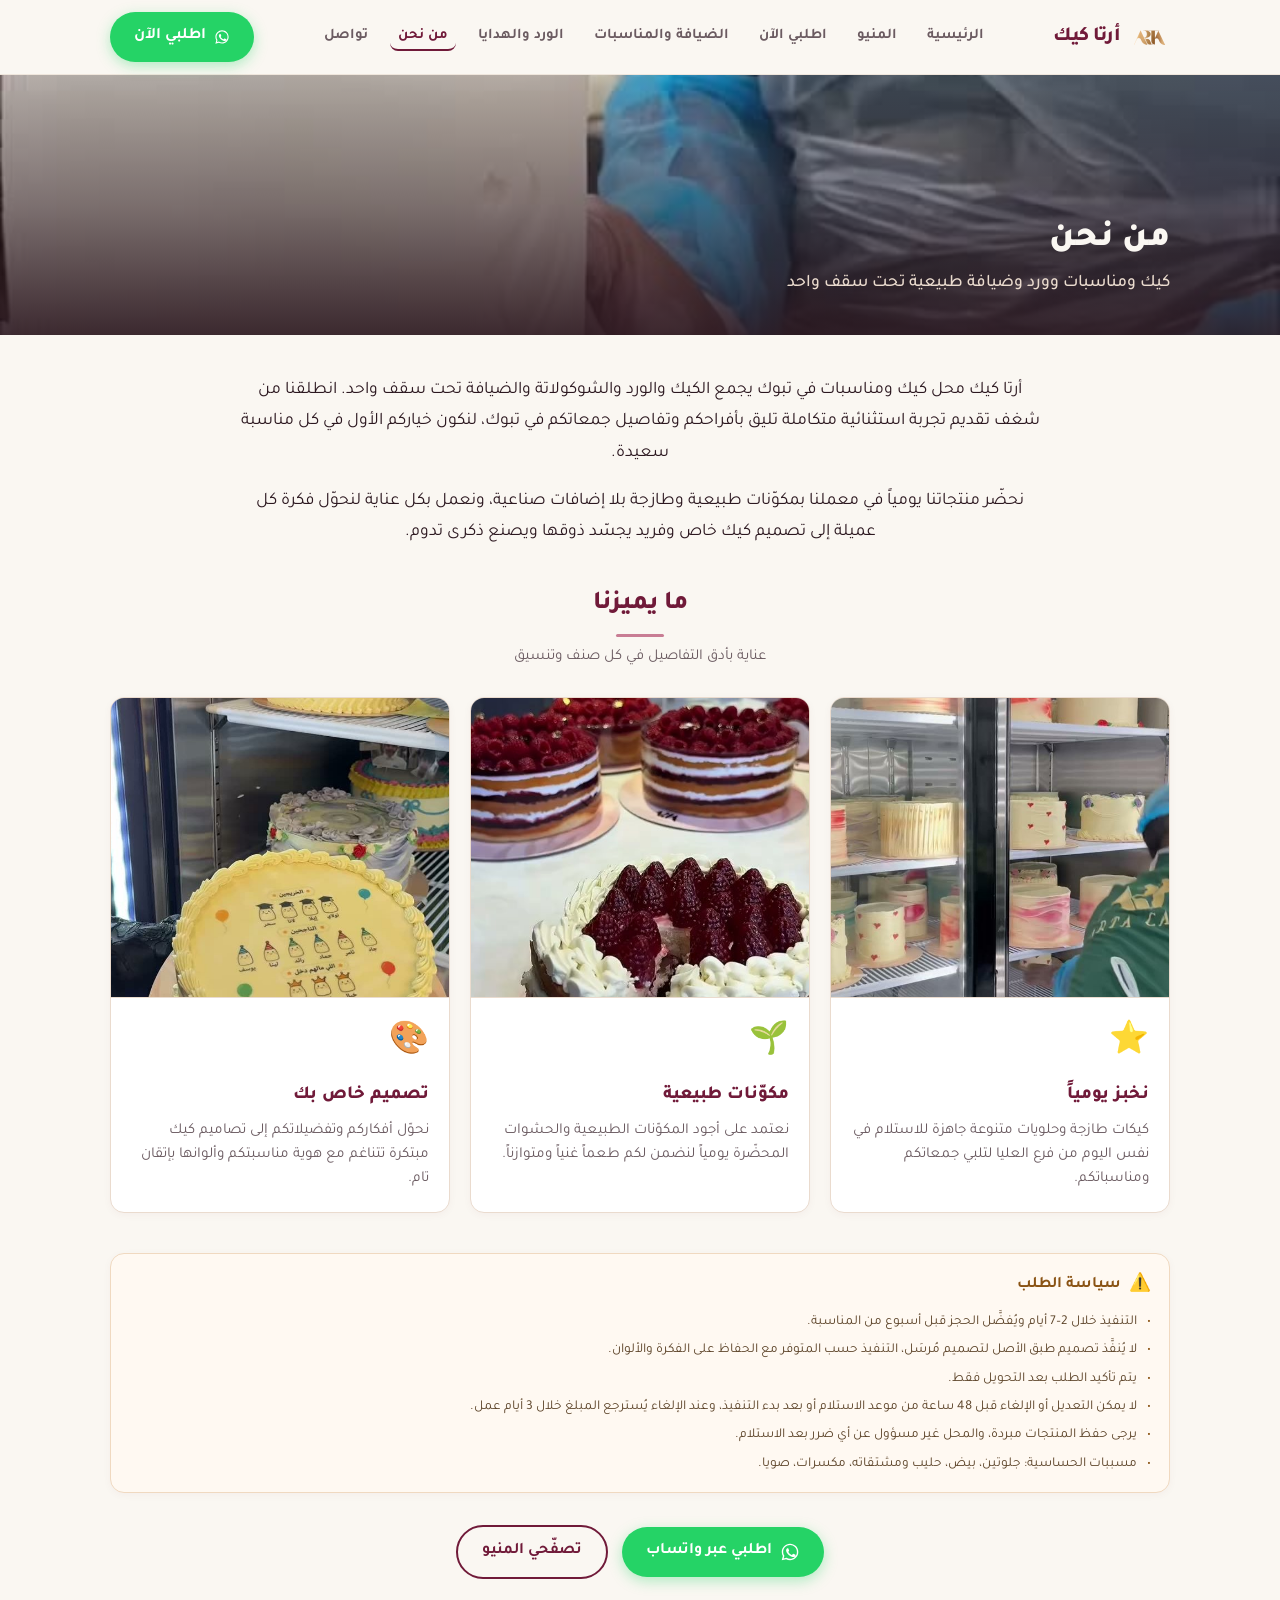
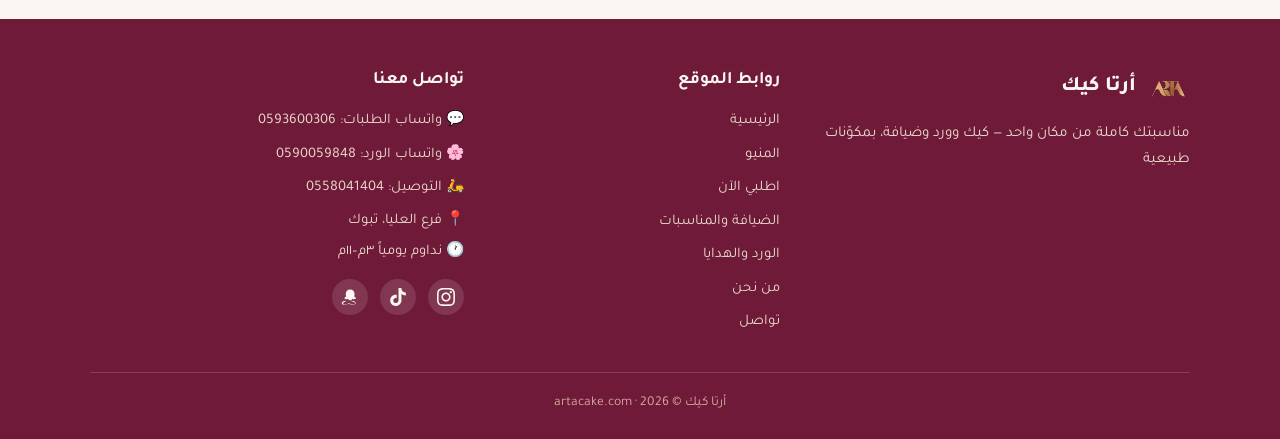
==== about/index.html @ 10c02ce5 "دمج صفحات الموقع الأربع" ====
<!DOCTYPE html>
<html lang="ar" dir="rtl">
<head>
  <meta charset="UTF-8">
  <meta name="viewport" content="width=device-width, initial-scale=1.0">
  <title>من نحن | أرتا كيك</title>
  <meta name="description" content="قصة أرتا كيك في تبوك — كيك ومناسبات وورد وضيافة طبيعية تحت سقف واحد، نخبز يومياً ونبتكر تصاميم خاصة لمناسباتكم.">
  <link rel="icon" type="image/png" href="/assets/logo.png">

  <!-- Open Graph -->
  <meta property="og:title" content="من نحن | أرتا كيك">
  <meta property="og:description" content="قصة أرتا كيك في تبوك — كيك ومناسبات وورد وضيافة طبيعية تحت سقف واحد.">
  <meta property="og:image" content="https://artacake.com/assets/photos/decorating.jpg">
  <meta property="og:url" content="https://artacake.com/about/">
  <meta property="og:type" content="website">

  <!-- TikTok Pixel Code Start -->
  <script>
  !function (w, d, t) {
    w.TiktokAnalyticsObject=t;var ttq=w[t]=w[t]||[];ttq.methods=["page","track","identify","instances","debug","on","off","once","ready","alias","group","enableCookie","disableCookie","holdConsent","revokeConsent","grantConsent"],ttq.setAndDefer=function(t,e){t[e]=function(){t.push([e].concat(Array.prototype.slice.call(arguments,0)))}};for(var i=0;i<ttq.methods.length;i++)ttq.setAndDefer(ttq,ttq.methods[i]);ttq.instance=function(t){for(
    var e=ttq._i[t]||[],n=0;n<ttq.methods.length;n++)ttq.setAndDefer(e,ttq.methods[n]);return e},ttq.load=function(e,n){var r="https://analytics.tiktok.com/i18n/pixel/events.js",o=n&&n.partner;ttq._i=ttq._i||{},ttq._i[e]=[],ttq._i[e]._u=r,ttq._t=ttq._t||{},ttq._t[e]=+new Date,ttq._o=ttq._o||{},ttq._o[e]=n||{};n=document.createElement("script")
    ;n.type="text/javascript",n.async=!0,n.src=r+"?sdkid="+e+"&lib="+t;e=document.getElementsByTagName("script")[0];e.parentNode.insertBefore(n,e)};
    ttq.load('DACS3TJC77UES974GK50');
    ttq.page();
  }(window, document, 'ttq');
  </script>
  <!-- TikTok Pixel Code End -->

  <!-- Google tag (gtag.js) -->
  <script async src="https://www.googletagmanager.com/gtag/js?id=AW-18423214890"></script>
  <script>
    window.dataLayer = window.dataLayer || [];
    function gtag(){dataLayer.push(arguments);}
    gtag('js', new Date());
    gtag('config', 'AW-18423214890');
  </script>

  <link rel="preconnect" href="https://fonts.googleapis.com">
  <link rel="preconnect" href="https://fonts.gstatic.com" crossorigin>
  <link href="https://fonts.googleapis.com/css2?family=Tajawal:wght@400;500;700;800;900&display=swap" rel="stylesheet">
  <link rel="stylesheet" href="/assets/site.css">
</head>
<body>

  <!-- الترويسة الموحّدة -->
  <header class="site-header">
    <div class="site-header-inner">
      <a href="/" class="site-brand">
        <img src="/assets/logo.png" alt="أرتا كيك" class="site-logo">
        <span class="site-brand-name">أرتا كيك</span>
      </a>

      <nav class="site-nav" aria-label="التنقّل الرئيسي">
        <ul class="site-nav-menu">
          <li><a href="/" class="site-nav-link">الرئيسية</a></li>
          <li><a href="/menu/" class="site-nav-link">المنيو</a></li>
          <li><a href="/order/" class="site-nav-link">اطلبي الآن</a></li>
          <li><a href="/events/" class="site-nav-link">الضيافة والمناسبات</a></li>
          <li><a href="/gifts/" class="site-nav-link">الورد والهدايا</a></li>
          <li><a href="/about/" class="site-nav-link">من نحن</a></li>
          <li><a href="/contact/" class="site-nav-link">تواصل</a></li>
        </ul>
      </nav>

      <div class="site-header-actions">
        <a href="https://wa.me/966593600306?text=%D9%85%D8%B1%D8%AD%D8%A8%D8%A7%D9%8B%20%D8%A3%D8%B1%D8%AA%D8%A7%20%D9%83%D9%8A%D9%83%20%F0%9F%8C%B8%20%D8%A8%D9%8A%D8%A7%D9%86%D8%A7%D8%AA%20%D8%A7%D9%84%D8%AD%D8%AC%D8%B2%3A%0A%D8%A7%D9%84%D9%85%D9%82%D8%A7%D8%B3%3A%0A%D8%A7%D9%84%D9%86%D9%83%D9%87%D8%A9%3A%0A%D8%A7%D9%84%D8%AA%D8%B5%D9%85%D9%8A%D9%85%3A%0A%D8%A7%D9%84%D9%83%D8%AA%D8%A7%D8%A8%D8%A9%3A%0A%D8%A7%D9%84%D9%8A%D9%88%D9%85%20%D9%88%D8%A7%D9%84%D8%AA%D8%A7%D8%B1%D9%8A%D8%AE%20%D9%88%D8%A7%D9%84%D9%88%D9%82%D8%AA%3A%0A%D8%A7%D8%B3%D8%AA%D9%84%D8%A7%D9%85%20%D8%A3%D9%88%20%D8%AA%D9%88%D8%B5%D9%8A%D9%84%3A%0A%D8%A7%D9%84%D8%A7%D8%B3%D9%85%3A%0A%D8%B1%D9%82%D9%85%20%D8%A7%D9%84%D8%AC%D9%88%D8%A7%D9%84%3A" class="site-header-wa btn-wa track-wa-click" target="_blank" rel="noopener noreferrer">
          <svg class="wa-icon" viewBox="0 0 24 24" aria-hidden="true">
            <path fill="currentColor" d="M12.04 2C6.58 2 2.13 6.45 2.13 11.91C2.13 13.66 2.59 15.36 3.45 16.86L2.05 22L7.3 20.62C8.75 21.41 10.38 21.83 12.04 21.83C17.5 21.83 21.95 17.38 21.95 11.92C21.95 9.27 20.92 6.78 19.05 4.91C17.18 3.03 14.69 2 12.04 2M12.05 3.67C14.25 3.67 16.31 4.53 17.87 6.09C19.42 7.65 20.28 9.72 20.28 11.92C20.28 16.46 16.58 20.15 12.04 20.15C10.56 20.15 9.11 19.76 7.85 19L7.55 18.83L4.43 19.65L5.26 16.61L5.06 16.29C4.24 15 3.8 13.47 3.8 11.91C3.81 7.37 7.5 3.67 12.05 3.67M9.05 7.42C8.86 7.42 8.56 7.49 8.3 7.78C8.04 8.07 7.31 8.76 7.31 10.17C7.31 11.58 8.34 12.94 8.48 13.13C8.63 13.32 10.45 16.12 13.24 17.32C13.9 17.61 14.42 17.78 14.82 17.91C15.48 18.12 16.09 18.09 16.56 18.02C17.09 17.94 18.18 17.36 18.41 16.71C18.64 16.07 18.64 15.52 18.57 15.4C18.5 15.29 18.31 15.22 18.03 15.08C17.74 14.94 16.34 14.25 16.08 14.15C15.82 14.06 15.63 14.01 15.44 14.3C15.25 14.59 14.71 15.22 14.55 15.4C14.39 15.59 14.23 15.61 13.94 15.47C13.66 15.33 12.74 15.03 11.64 14.05C10.79 13.29 10.21 12.35 10.05 12.07C9.88 11.78 10.03 11.63 10.18 11.49C10.31 11.36 10.46 11.16 10.61 10.99C10.75 10.82 10.8 10.69 10.89 10.51C10.99 10.32 10.94 10.16 10.87 10.02C10.8 9.88 10.23 8.48 10 7.92C9.77 7.37 9.54 7.45 9.37 7.44C9.21 7.43 9.05 7.42 9.05 7.42Z"/>
          </svg>
          <span>اطلبي الآن</span>
        </a>
        <button class="site-nav-toggle" aria-label="فتح القائمة" aria-expanded="false">
          <span class="nav-toggle-icon">☰</span>
        </button>
      </div>
    </div>
  </header>

  <!-- Page Hero -->
  <div class="page-hero">
    <img src="/assets/photos/decorating.jpg" alt="تزيين كيك المناسبات في أرتا كيك" class="page-hero-bg" width="1200" height="500">
    <div class="page-hero-overlay"></div>
    <div class="page-hero-content">
      <h1 class="page-hero-title">من نحن</h1>
      <p class="page-hero-subtitle">كيك ومناسبات وورد وضيافة طبيعية تحت سقف واحد</p>
    </div>
  </div>

  <!-- محتوى الصفحة -->
  <main>
    <section class="section">
      <div class="about-story">
        <p class="about-story-p">أرتا كيك محل كيك ومناسبات في تبوك يجمع الكيك والورد والشوكولاتة والضيافة تحت سقف واحد. انطلقنا من شغف تقديم تجربة استثنائية متكاملة تليق بأفراحكم وتفاصيل جمعاتكم في تبوك، لنكون خياركم الأول في كل مناسبة سعيدة.</p>
        <p class="about-story-p">نحضّر منتجاتنا يومياً في معملنا بمكوّنات طبيعية وطازجة بلا إضافات صناعية، ونعمل بكل عناية لنحوّل فكرة كل عميلة إلى تصميم كيك خاص وفريد يجسّد ذوقها ويصنع ذكرى تدوم.</p>
      </div>

      <div class="section-title-wrap">
        <h2 class="section-title">ما يميزنا</h2>
        <div class="section-divider"></div>
        <p class="section-subtitle">عناية بأدق التفاصيل في كل صنف وتنسيق</p>
      </div>

      <div class="feature-grid">
        <div class="card card-with-photo">
          <img src="/assets/photos/fridge-cakes-4x3.jpg" alt="كيكات طازجة يومية في ثلاجة العرض" class="card-photo" width="400" height="300" loading="lazy">
          <div class="card-content">
            <span class="card-icon" aria-hidden="true">⭐</span>
            <h3 class="card-title">نخبز يومياً</h3>
            <p class="card-desc">كيكات طازجة وحلويات متنوعة جاهزة للاستلام في نفس اليوم من فرع العليا لتلبي جمعاتكم ومناسباتكم.</p>
          </div>
        </div>

        <div class="card card-with-photo">
          <img src="/assets/photos/cake-cut-4x3.jpg" alt="كيكة توت تظهر المكونات الطبيعية والحشوة الطازجة" class="card-photo" width="400" height="300" loading="lazy">
          <div class="card-content">
            <span class="card-icon" aria-hidden="true">🌱</span>
            <h3 class="card-title">مكوّنات طبيعية</h3>
            <p class="card-desc">نعتمد على أجود المكوّنات الطبيعية والحشوات المحضّرة يومياً لنضمن لكم طعماً غنياً ومتوازناً.</p>
          </div>
        </div>

        <div class="card card-with-photo">
          <img src="/assets/photos/custom-cake-4x3.jpg" alt="تصميم كيك خاص حسب رغبة العميلة" class="card-photo" width="400" height="300" loading="lazy">
          <div class="card-content">
            <span class="card-icon" aria-hidden="true">🎨</span>
            <h3 class="card-title">تصميم خاص بك</h3>
            <p class="card-desc">نحوّل أفكاركم وتفضيلاتكم إلى تصاميم كيك مبتكرة تتناغم مع هوية مناسبتكم وألوانها بإتقان تام.</p>
          </div>
        </div>
      </div>
    </section>

    <!-- قسم سياسة الطلب -->
    <section class="section" style="padding-top: 0;">
      <div class="notice-card" aria-label="سياسة الطلب">
        <div class="notice-header">
          <span style="font-size: 1.1rem;">⚠️</span>
          <h2 class="notice-title">سياسة الطلب</h2>
        </div>
        <ul class="notice-list">
          <li class="notice-item">التنفيذ خلال 2–7 أيام ويُفضَّل الحجز قبل أسبوع من المناسبة.</li>
          <li class="notice-item">لا يُنفَّذ تصميم طبق الأصل لتصميم مُرسَل، التنفيذ حسب المتوفر مع الحفاظ على الفكرة والألوان.</li>
          <li class="notice-item">يتم تأكيد الطلب بعد التحويل فقط.</li>
          <li class="notice-item">لا يمكن التعديل أو الإلغاء قبل 48 ساعة من موعد الاستلام أو بعد بدء التنفيذ، وعند الإلغاء يُسترجع المبلغ خلال 3 أيام عمل.</li>
          <li class="notice-item">يرجى حفظ المنتجات مبردة، والمحل غير مسؤول عن أي ضرر بعد الاستلام.</li>
          <li class="notice-item">مسببات الحساسية: جلوتين، بيض، حليب ومشتقاته، مكسرات، صويا.</li>
        </ul>
      </div>

      <div class="center-cta-wrap">
        <a href="https://wa.me/966593600306?text=%D9%85%D8%B1%D8%AD%D8%A8%D8%A7%D9%8B%20%D8%A3%D8%B1%D8%AA%D8%A7%20%D9%83%D9%8A%D9%83%20%F0%9F%8C%B8%20%D8%A8%D9%8A%D8%A7%D9%86%D8%A7%D8%AA%20%D8%A7%D9%84%D8%AD%D8%AC%D8%B2%3A%0A%D8%A7%D9%84%D9%85%D9%82%D8%A7%D8%B3%3A%0A%D8%A7%D9%84%D9%86%D9%83%D9%87%D8%A9%3A%0A%D8%A7%D9%84%D8%AA%D8%B5%D9%85%D9%8A%D9%85%3A%0A%D8%A7%D9%84%D9%83%D8%AA%D8%A7%D8%A8%D8%A9%3A%0A%D8%A7%D9%84%D9%8A%D9%88%D9%85%20%D9%88%D8%A7%D9%84%D8%AA%D8%A7%D8%B1%D9%8A%D8%AE%20%D9%88%D8%A7%D9%84%D9%88%D9%82%D8%AA%3A%0A%D8%A7%D8%B3%D8%AA%D9%84%D8%A7%D9%85%20%D8%A3%D9%88%20%D8%AA%D9%88%D8%B5%D9%8A%D9%84%3A%0A%D8%A7%D9%84%D8%A7%D8%B3%D9%85%3A%0A%D8%B1%D9%82%D9%85%20%D8%A7%D9%84%D8%AC%D9%88%D8%A7%D9%84%3A" class="btn-wa track-wa-click" target="_blank" rel="noopener noreferrer">
          <svg class="wa-icon" viewBox="0 0 24 24" aria-hidden="true">
            <path fill="currentColor" d="M12.04 2C6.58 2 2.13 6.45 2.13 11.91C2.13 13.66 2.59 15.36 3.45 16.86L2.05 22L7.3 20.62C8.75 21.41 10.38 21.83 12.04 21.83C17.5 21.83 21.95 17.38 21.95 11.92C21.95 9.27 20.92 6.78 19.05 4.91C17.18 3.03 14.69 2 12.04 2M12.05 3.67C14.25 3.67 16.31 4.53 17.87 6.09C19.42 7.65 20.28 9.72 20.28 11.92C20.28 16.46 16.58 20.15 12.04 20.15C10.56 20.15 9.11 19.76 7.85 19L7.55 18.83L4.43 19.65L5.26 16.61L5.06 16.29C4.24 15 3.8 13.47 3.8 11.91C3.81 7.37 7.5 3.67 12.05 3.67M9.05 7.42C8.86 7.42 8.56 7.49 8.3 7.78C8.04 8.07 7.31 8.76 7.31 10.17C7.31 11.58 8.34 12.94 8.48 13.13C8.63 13.32 10.45 16.12 13.24 17.32C13.9 17.61 14.42 17.78 14.82 17.91C15.48 18.12 16.09 18.09 16.56 18.02C17.09 17.94 18.18 17.36 18.41 16.71C18.64 16.07 18.64 15.52 18.57 15.4C18.5 15.29 18.31 15.22 18.03 15.08C17.74 14.94 16.34 14.25 16.08 14.15C15.82 14.06 15.63 14.01 15.44 14.3C15.25 14.59 14.71 15.22 14.55 15.4C14.39 15.59 14.23 15.61 13.94 15.47C13.66 15.33 12.74 15.03 11.64 14.05C10.79 13.29 10.21 12.35 10.05 12.07C9.88 11.78 10.03 11.63 10.18 11.49C10.31 11.36 10.46 11.16 10.61 10.99C10.75 10.82 10.8 10.69 10.89 10.51C10.99 10.32 10.94 10.16 10.87 10.02C10.8 9.88 10.23 8.48 10 7.92C9.77 7.37 9.54 7.45 9.37 7.44C9.21 7.43 9.05 7.42 9.05 7.42Z"/>
          </svg>
          <span>اطلبي عبر واتساب</span>
        </a>
        <a href="/menu/" class="btn-outline">تصفّحي المنيو</a>
      </div>
    </section>
  </main>

  <!-- التذييل الموحّد -->
  <footer class="site-footer">
    <div class="site-footer-inner">
      <div class="footer-col footer-col-brand">
        <div class="footer-brand">
          <img src="/assets/logo.png" alt="أرتا كيك" class="footer-logo">
          <span class="footer-brand-name">أرتا كيك</span>
        </div>
        <p class="footer-tagline">مناسبتك كاملة من مكان واحد — كيك وورد وضيافة، بمكوّنات طبيعية</p>
      </div>

      <div class="footer-col footer-col-links">
        <h3 class="footer-heading">روابط الموقع</h3>
        <ul class="footer-nav">
          <li><a href="/">الرئيسية</a></li>
          <li><a href="/menu/">المنيو</a></li>
          <li><a href="/order/">اطلبي الآن</a></li>
          <li><a href="/events/">الضيافة والمناسبات</a></li>
          <li><a href="/gifts/">الورد والهدايا</a></li>
          <li><a href="/about/">من نحن</a></li>
          <li><a href="/contact/">تواصل</a></li>
        </ul>
      </div>

      <div class="footer-col footer-col-contact">
        <h3 class="footer-heading">تواصل معنا</h3>
        <ul class="footer-contact-list">
          <li>
            <a href="https://wa.me/966593600306" class="footer-contact-link track-wa-click" target="_blank" rel="noopener noreferrer">
              <span>💬 واتساب الطلبات: 0593600306</span>
            </a>
          </li>
          <li>
            <a href="https://wa.me/966590059848" class="footer-contact-link track-wa-click" target="_blank" rel="noopener noreferrer">
              <span>🌸 واتساب الورد: 0590059848</span>
            </a>
          </li>
          <li>
            <a href="tel:0558041404" class="footer-contact-link">
              <span>🛵 التوصيل: 0558041404</span>
            </a>
          </li>
          <li class="footer-info-text">📍 فرع العليا، تبوك</li>
          <li class="footer-info-text">🕐 نداوم يومياً ٣م–١١م</li>
        </ul>

        <div class="footer-socials">
          <a href="https://www.instagram.com/Arta__Cake" class="social-icon" target="_blank" rel="noopener noreferrer" aria-label="إنستقرام">
            <svg viewBox="0 0 24 24" aria-hidden="true"><path fill="currentColor" d="M12 2.163c3.204 0 3.584.012 4.85.07 3.252.148 4.771 1.691 4.919 4.919.058 1.265.069 1.645.069 4.849 0 3.205-.012 3.584-.069 4.849-.149 3.225-1.664 4.771-4.919 4.919-1.266.058-1.644.07-4.85.07-3.204 0-3.584-.012-4.849-.07-3.26-.149-4.771-1.699-4.919-4.92-.058-1.265-.07-1.644-.07-4.849 0-3.204.013-3.583.07-4.849.149-3.227 1.664-4.771 4.919-4.919 1.266-.057 1.645-.069 4.849-.069zm0-2.163c-3.259 0-3.667.014-4.947.072-4.358.2-6.78 2.618-6.98 6.98-.059 1.281-.073 1.689-.073 4.948 0 3.259.014 3.668.072 4.948.2 4.358 2.618 6.78 6.98 6.98 1.281.058 1.689.072 4.948.072 3.259 0 3.668-.014 4.948-.072 4.354-.2 6.782-2.618 6.979-6.98.059-1.28.073-1.689.073-4.948 0-3.259-.014-3.667-.072-4.947-.196-4.354-2.617-6.78-6.979-6.98-1.281-.059-1.69-.073-4.949-.073zm0 5.838c-3.403 0-6.162 2.759-6.162 6.162s2.759 6.163 6.162 6.163 6.162-2.759 6.162-6.163c0-3.403-2.759-6.162-6.162-6.162zm0 10.162c-2.209 0-4-1.79-4-4 0-2.209 1.791-4 4-4s4 1.791 4 4c0 2.21-1.791 4-4 4zm6.406-11.845c-.796 0-1.441.645-1.441 1.44s.645 1.44 1.441 1.44c.795 0 1.439-.645 1.439-1.44s-.644-1.44-1.439-1.44z"/></svg>
          </a>
          <a href="https://www.tiktok.com/@arta__cake" class="social-icon" target="_blank" rel="noopener noreferrer" aria-label="تيك توك">
            <svg viewBox="0 0 24 24" aria-hidden="true"><path fill="currentColor" d="M12.525.02c1.31-.02 2.61-.01 3.91-.02.08 1.53.63 3.09 1.75 4.17 1.12 1.11 2.7 1.62 4.24 1.79v4.03c-1.44-.05-2.89-.35-4.2-.97-.57-.26-1.1-.59-1.62-.93-.01 2.92.01 5.84-.02 8.75-.08 1.4-.54 2.79-1.35 3.94-1.31 1.92-3.58 3.17-5.91 3.21-1.43.08-2.86-.31-4.08-1.03-2.02-1.19-3.44-3.37-3.65-5.71-.02-.5-.03-1-.01-1.49.18-1.9 1.12-3.72 2.58-4.96 1.66-1.44 3.98-2.13 6.15-1.72.02 1.48-.04 2.96-.04 4.44-.99-.32-2.15-.23-3.02.37-.63.41-1.11 1.04-1.36 1.75-.21.51-.24 1.07-.14 1.61.24 1.64 1.82 2.89 3.5 2.76 1.44-.03 2.73-.97 3.16-2.35.21-.59.27-1.22.27-1.85V.02h-.03z"/></svg>
          </a>
          <a href="https://www.snapchat.com/add/Artacake" class="social-icon" target="_blank" rel="noopener noreferrer" aria-label="سناب شات">
            <svg viewBox="0 0 24 24" aria-hidden="true"><path fill="currentColor" d="M12.21 2c-3.5 0-5.89 2.65-5.89 5.92 0 .84.22 2.07.51 2.86.11.29.07.48-.18.65-.51.35-1.06.73-1.58 1.16-.34.28-.49.6-.45 1.02.05.61.5 1 1.07 1.13 1.13.26 2.21.15 3.32-.22.29-.1.46-.03.58.25.51 1.21 1.35 1.67 2.64 1.67 1.29 0 2.13-.46 2.64-1.67.12-.28.29-.35.58-.25 1.11.37 2.19.48 3.32.22.57-.13 1.02-.52 1.07-1.13.04-.42-.11-.74-.45-1.02-.52-.43-1.07-.81-1.58-1.16-.25-.17-.29-.36-.18-.65.29-.79.51-2.02.51-2.86C18.1 4.65 15.71 2 12.21 2zM5.72 18.23c-.74.23-1.44.5-1.99.9-.6.44-.87 1.05-.73 1.76.15.73.75 1.15 1.62 1.15 1.25 0 2.44-.44 3.65-.83.84-.27 1.67-.41 2.52-.41.85 0 1.68.14 2.52.41 1.21.39 2.4.83 3.65.83.87 0 1.47-.42 1.62-1.15.14-.71-.13-1.32-.73-1.76-.55-.4-1.25-.67-1.99-.9-.53-.16-1.06-.3-1.6-.42-.34-.08-.54-.27-.46-.61.08-.31.3-.43.61-.36.77.17 1.54.38 2.29.61.91.29 1.74.68 2.32 1.37.68.8.7 1.77.06 2.6-.67.86-1.69 1.23-2.78 1.23-1.37 0-2.67-.47-3.97-.89-.67-.22-1.36-.33-2.04-.33-.68 0-1.37.11-2.04.33-1.3.42-2.6.89-3.97.89-1.09 0-2.11-.37-2.78-1.23-.64-.83-.62-1.8.06-2.6.58-.69 1.41-1.08 2.32-1.37.75-.23 1.52-.44 2.29-.61.31-.07.53.05.61.36.08.34-.12.53-.46.61-.54.12-1.07.26-1.6.42z"/></svg>
          </a>
        </div>
      </div>
    </div>

    <div class="footer-bottom">
      <p>أرتا كيك © 2026 · artacake.com</p>
    </div>
  </footer>

  <!-- شريط سفلي لاصق للجوال -->
  <aside class="sticky-bar" aria-label="طلب سريع">
    <div class="sticky-bar-inner">
      <a href="https://wa.me/966593600306?text=%D9%85%D8%B1%D8%AD%D8%A8%D8%A7%D9%8B%20%D8%A3%D8%B1%D8%AA%D8%A7%20%D9%83%D9%8A%D9%83%20%F0%9F%8C%B8%20%D8%A8%D9%8A%D8%A7%D9%86%D8%A7%D8%AA%20%D8%A7%D9%84%D8%AD%D8%AC%D8%B2%3A%0A%D8%A7%D9%84%D9%85%D9%82%D8%A7%D8%B3%3A%0A%D8%A7%D9%84%D9%86%D9%83%D9%87%D8%A9%3A%0A%D8%A7%D9%84%D8%AA%D8%B5%D9%85%D9%8A%D9%85%3A%0A%D8%A7%D9%84%D9%83%D8%AA%D8%A7%D8%A8%D8%A9%3A%0A%D8%A7%D9%84%D9%8A%D9%88%D9%85%20%D9%88%D8%A7%D9%84%D8%AA%D8%A7%D8%B1%D9%8A%D8%AE%20%D9%88%D8%A7%D9%84%D9%88%D9%82%D8%AA%3A%0A%D8%A7%D8%B3%D8%AA%D9%84%D8%A7%D9%85%20%D8%A3%D9%88%20%D8%AA%D9%88%D8%B5%D9%8A%D9%84%3A%0A%D8%A7%D9%84%D8%A7%D8%B3%D9%85%3A%0A%D8%B1%D9%82%D9%85%20%D8%A7%D9%84%D8%AC%D9%88%D8%A7%D9%84%3A" class="wa-sticky-btn track-wa-click" target="_blank" rel="noopener noreferrer">
        <svg class="wa-icon" viewBox="0 0 24 24" aria-hidden="true">
          <path d="M12.04 2C6.58 2 2.13 6.45 2.13 11.91C2.13 13.66 2.59 15.36 3.45 16.86L2.05 22L7.3 20.62C8.75 21.41 10.38 21.83 12.04 21.83C17.5 21.83 21.95 17.38 21.95 11.92C21.95 9.27 20.92 6.78 19.05 4.91C17.18 3.03 14.69 2 12.04 2M12.05 3.67C14.25 3.67 16.31 4.53 17.87 6.09C19.42 7.65 20.28 9.72 20.28 11.92C20.28 16.46 16.58 20.15 12.04 20.15C10.56 20.15 9.11 19.76 7.85 19L7.55 18.83L4.43 19.65L5.26 16.61L5.06 16.29C4.24 15 3.8 13.47 3.8 11.91C3.81 7.37 7.5 3.67 12.05 3.67M9.05 7.42C8.86 7.42 8.56 7.49 8.3 7.78C8.04 8.07 7.31 8.76 7.31 10.17C7.31 11.58 8.34 12.94 8.48 13.13C8.63 13.32 10.45 16.12 13.24 17.32C13.9 17.61 14.42 17.78 14.82 17.91C15.48 18.12 16.09 18.09 16.56 18.02C17.09 17.94 18.18 17.36 18.41 16.71C18.64 16.07 18.64 15.52 18.57 15.4C18.5 15.29 18.31 15.22 18.03 15.08C17.74 14.94 16.34 14.25 16.08 14.15C15.82 14.06 15.63 14.01 15.44 14.3C15.25 14.59 14.71 15.22 14.55 15.4C14.39 15.59 14.23 15.61 13.94 15.47C13.66 15.33 12.74 15.03 11.64 14.05C10.79 13.29 10.21 12.35 10.05 12.07C9.88 11.78 10.03 11.63 10.18 11.49C10.31 11.36 10.46 11.16 10.61 10.99C10.75 10.82 10.8 10.69 10.89 10.51C10.99 10.32 10.94 10.16 10.87 10.02C10.8 9.88 10.23 8.48 10 7.92C9.77 7.37 9.54 7.45 9.37 7.44C9.21 7.43 9.05 7.42 9.05 7.42Z"/>
        </svg>
        <span>اطلبي عبر واتساب</span>
      </a>
    </div>
  </aside>

  <!-- سكربت الموقع المشترك -->
  <script src="/assets/site.js"></script>
</body>
</html>
---- assets/site.css ----
:root {
  --bg-cream: #FAF7F2;
  --bg-card: #FFFFFF;
  --bg-subtle: #F5EFE6;
  --primary-berry: #701A39;
  --primary-berry-hover: #5A132C;
  --accent-rose: #C87D94;
  --accent-soft: #F9ECEF;
  --accent-gold: #B88E56;
  --text-main: #2C1820;
  --text-muted: #6B5B61;
  --text-light: #8E7C83;
  --border-color: #EFE6DC;
  --border-card: #EADBCE;
  --wa-green: #25D366;
  --wa-green-hover: #20BA5A;
  --wa-dark: #128C7E;
  --radius-sm: 8px;
  --radius-md: 14px;
  --radius-lg: 20px;
  --radius-full: 9999px;
  --shadow-sm: 0 2px 8px rgba(112, 26, 57, 0.04);
  --shadow-md: 0 4px 16px rgba(112, 26, 57, 0.07);
  --shadow-wa: 0 4px 14px rgba(37, 211, 102, 0.35);

  /* ألوان المنيو */
  --menu-bg: #E5DCD3;
  --menu-card: #F5F2E9;
  --menu-border: #D6ABA0;
  --menu-olive: #5D6456;
}

*, *::before, *::after {
  box-sizing: border-box;
  margin: 0;
  padding: 0;
}

body {
  font-family: 'Tajawal', -apple-system, BlinkMacSystemFont, 'Segoe UI', Roboto, Helvetica, Arial, sans-serif;
  background-color: var(--bg-cream);
  color: var(--text-main);
  direction: rtl;
  text-align: right;
  line-height: 1.6;
  -webkit-font-smoothing: antialiased;
  -moz-osx-font-smoothing: grayscale;
  min-height: 100vh;
  display: flex;
  flex-direction: column;
}

/* ==========================================================================
   1. الترويسة الموحّدة (Unified Site Header)
   ========================================================================== */
.site-header {
  position: sticky;
  top: 0;
  z-index: 1000;
  background-color: rgba(250, 247, 242, 0.95);
  backdrop-filter: blur(10px);
  -webkit-backdrop-filter: blur(10px);
  border-bottom: 1px solid var(--border-color);
  width: 100%;
}

.site-header-inner {
  max-width: 1100px;
  margin: 0 auto;
  padding: 12px 20px;
  display: flex;
  align-items: center;
  justify-content: space-between;
  gap: 16px;
}

.site-brand {
  display: inline-flex;
  align-items: center;
  gap: 10px;
  text-decoration: none;
  flex-shrink: 0;
}

.site-logo {
  height: 40px;
  width: auto;
  object-fit: contain;
}

.site-brand-name {
  font-size: 1.25rem;
  font-weight: 800;
  color: var(--primary-berry);
  letter-spacing: -0.5px;
}

.site-nav {
  display: flex;
  align-items: center;
}

.site-nav-menu {
  list-style: none;
  display: flex;
  align-items: center;
  gap: 14px;
}

.site-nav-link {
  font-size: 0.92rem;
  font-weight: 600;
  color: var(--text-muted);
  text-decoration: none;
  padding: 6px 8px;
  border-radius: var(--radius-sm);
  transition: all 0.2s ease;
  border-bottom: 2px solid transparent;
  white-space: nowrap;
}

.site-nav-link:hover {
  color: var(--primary-berry);
}

.site-nav-link.is-active {
  color: var(--primary-berry);
  border-bottom-color: var(--primary-berry);
  font-weight: 700;
}

.site-header-actions {
  display: flex;
  align-items: center;
  gap: 10px;
  flex-shrink: 0;
}

.site-header-wa {
  display: inline-flex;
  align-items: center;
  gap: 6px;
  padding: 7px 14px;
  font-size: 0.85rem;
  font-weight: 700;
}

.site-header-wa .wa-icon {
  width: 16px;
  height: 16px;
}

.site-nav-toggle {
  display: none;
  background: transparent;
  border: 1px solid var(--border-card);
  border-radius: var(--radius-sm);
  padding: 6px 10px;
  font-size: 1.25rem;
  color: var(--primary-berry);
  cursor: pointer;
  align-items: center;
  justify-content: center;
}

@media (max-width: 900px) {
  .site-nav-toggle {
    display: inline-flex;
  }

  .site-nav-menu {
    display: none;
    position: absolute;
    top: 100%;
    right: 0;
    left: 0;
    background: var(--bg-card);
    border-bottom: 2px solid var(--border-color);
    box-shadow: var(--shadow-md);
    flex-direction: column;
    padding: 16px 20px;
    gap: 8px;
    z-index: 999;
  }

  .site-nav-menu.is-open {
    display: flex;
  }

  .site-nav-menu li {
    width: 100%;
  }

  .site-nav-link {
    display: block;
    width: 100%;
    padding: 10px 14px;
    font-size: 1rem;
    border-radius: var(--radius-sm);
    border-bottom: 1px solid var(--border-color);
  }

  .site-nav-link.is-active {
    background-color: var(--accent-soft);
    border-bottom-color: var(--primary-berry);
  }
}

/* ==========================================================================
   2. التذييل الموحّد (Unified Site Footer)
   ========================================================================== */
.site-footer {
  background-color: var(--primary-berry);
  color: #FAF7F2;
  padding: 48px 20px 24px 20px;
  margin-top: auto;
  width: 100%;
}

.site-footer-inner {
  max-width: 1100px;
  margin: 0 auto;
  display: grid;
  grid-template-columns: 1.2fr 0.9fr 1.2fr;
  gap: 36px;
}

.footer-col-brand .footer-brand {
  display: flex;
  align-items: center;
  gap: 12px;
  margin-bottom: 12px;
}

.footer-logo {
  height: 42px;
  width: auto;
  object-fit: contain;
}

.footer-brand-name {
  font-size: 1.3rem;
  font-weight: 800;
  color: #FAF7F2;
}

.footer-tagline {
  font-size: 0.95rem;
  color: #EADBCE;
  line-height: 1.7;
}

.footer-heading {
  font-size: 1.1rem;
  font-weight: 700;
  color: #FAF7F2;
  margin-bottom: 14px;
}

.footer-nav {
  list-style: none;
  display: flex;
  flex-direction: column;
  gap: 8px;
}

.footer-nav a {
  color: #EADBCE;
  text-decoration: none;
  font-size: 0.92rem;
  transition: color 0.2s ease;
}

.footer-nav a:hover {
  color: #FFFFFF;
}

.footer-contact-list {
  list-style: none;
  display: flex;
  flex-direction: column;
  gap: 8px;
}

.footer-contact-link {
  color: #EADBCE;
  text-decoration: none;
  font-size: 0.92rem;
  display: inline-flex;
  align-items: center;
  gap: 6px;
  transition: color 0.2s ease;
}

.footer-contact-link:hover {
  color: #FFFFFF;
}

.footer-info-text {
  color: #EADBCE;
  font-size: 0.92rem;
}

.footer-socials {
  display: flex;
  gap: 12px;
  margin-top: 14px;
}

.social-icon {
  display: inline-flex;
  align-items: center;
  justify-content: center;
  width: 36px;
  height: 36px;
  border-radius: 50%;
  background: rgba(255, 255, 255, 0.12);
  color: #FAF7F2;
  text-decoration: none;
  transition: all 0.2s ease;
}

.social-icon svg {
  width: 18px;
  height: 18px;
}

.social-icon:hover {
  background: rgba(255, 255, 255, 0.28);
  transform: translateY(-2px);
}

.footer-bottom {
  max-width: 1100px;
  margin: 36px auto 0 auto;
  padding-top: 20px;
  border-top: 1px solid rgba(255, 255, 255, 0.15);
  text-align: center;
  font-size: 0.85rem;
  color: #D6ABA0;
}

@media (max-width: 768px) {
  .site-footer-inner {
    grid-template-columns: 1fr;
    gap: 28px;
  }
}

/* ==========================================================================
   3. الأزرار والمكوّنات العامة (Buttons & Common Components)
   ========================================================================== */
.btn-wa {
  display: inline-flex;
  align-items: center;
  justify-content: center;
  gap: 8px;
  background-color: var(--wa-green);
  color: #FFFFFF;
  padding: 12px 24px;
  border-radius: var(--radius-full);
  font-size: 1rem;
  font-weight: 700;
  text-decoration: none;
  box-shadow: var(--shadow-wa);
  transition: all 0.2s ease;
  border: none;
  cursor: pointer;
}

.btn-wa:hover {
  background-color: var(--wa-green-hover);
  transform: translateY(-2px);
}

.btn-berry {
  display: inline-flex;
  align-items: center;
  justify-content: center;
  gap: 8px;
  background-color: var(--primary-berry);
  color: #FFFFFF;
  padding: 12px 24px;
  border-radius: var(--radius-full);
  font-size: 1rem;
  font-weight: 700;
  text-decoration: none;
  box-shadow: var(--shadow-sm);
  transition: all 0.2s ease;
  border: none;
  cursor: pointer;
}

.btn-berry:hover {
  background-color: var(--primary-berry-hover);
  transform: translateY(-2px);
}

.btn-outline {
  display: inline-flex;
  align-items: center;
  justify-content: center;
  gap: 8px;
  background-color: transparent;
  color: var(--primary-berry);
  padding: 12px 24px;
  border-radius: var(--radius-full);
  font-size: 1rem;
  font-weight: 700;
  text-decoration: none;
  border: 2px solid var(--primary-berry);
  transition: all 0.2s ease;
  cursor: pointer;
}

.btn-outline:hover {
  background-color: var(--accent-soft);
  transform: translateY(-2px);
}

.wa-icon {
  width: 20px;
  height: 20px;
  flex-shrink: 0;
}

.section {
  max-width: 1100px;
  width: 100%;
  margin: 0 auto;
  padding: 40px 20px;
}

.section-title-wrap {
  text-align: center;
  margin-bottom: 28px;
}

.section-title {
  font-size: 1.6rem;
  font-weight: 800;
  color: var(--primary-berry);
  margin-bottom: 8px;
}

.section-divider {
  width: 48px;
  height: 3px;
  background-color: var(--accent-rose);
  border-radius: var(--radius-full);
  margin: 0 auto;
}

.section-subtitle {
  font-size: 0.95rem;
  color: var(--text-muted);
  margin-top: 8px;
}

.card {
  background: var(--bg-card);
  border: 1px solid var(--border-card);
  border-radius: var(--radius-md);
  padding: 24px;
  box-shadow: var(--shadow-sm);
  transition: transform 0.2s ease, box-shadow 0.2s ease;
}

.card-icon {
  font-size: 2rem;
  margin-bottom: 12px;
  display: inline-block;
}

.card-title {
  font-size: 1.15rem;
  font-weight: 800;
  color: var(--primary-berry);
  margin-bottom: 8px;
}

.card-desc {
  font-size: 0.95rem;
  color: var(--text-muted);
  line-height: 1.6;
}

.feature-grid {
  display: grid;
  grid-template-columns: repeat(3, 1fr);
  gap: 20px;
}

@media (max-width: 768px) {
  .feature-grid {
    grid-template-columns: 1fr;
  }
}

/* ==========================================================================
   4. الهيرو وشريط المعلومات (Hero & Quick Info)
   ========================================================================== */
.hero {
  background: linear-gradient(180deg, #F5EFE6 0%, #FAF7F2 100%);
  padding: 56px 20px 44px 20px;
  border-radius: var(--radius-lg);
  position: relative;
  overflow: hidden;
  text-align: center;
  border: 1px solid var(--border-card);
  margin-bottom: 24px;
}

.hero-flower-decor {
  position: absolute;
  top: -20px;
  left: -20px;
  width: 190px;
  height: auto;
  opacity: 0.2;
  pointer-events: none;
}

.hero-title {
  font-size: 2.3rem;
  font-weight: 900;
  color: var(--primary-berry);
  margin-bottom: 12px;
  line-height: 1.25;
}

.hero-subtitle {
  font-size: 1.15rem;
  color: var(--text-muted);
  margin-bottom: 28px;
  font-weight: 500;
}

.hero-buttons {
  display: flex;
  justify-content: center;
  align-items: center;
  gap: 14px;
  flex-wrap: wrap;
  margin-bottom: 32px;
}

.quick-info-bar {
  display: flex;
  flex-wrap: wrap;
  justify-content: center;
  gap: 8px;
}

.info-chip {
  background: var(--bg-card);
  border: 1px solid var(--border-color);
  border-radius: var(--radius-full);
  padding: 6px 14px;
  font-size: 0.85rem;
  font-weight: 500;
  color: var(--text-muted);
  display: inline-flex;
  align-items: center;
  gap: 6px;
  box-shadow: var(--shadow-sm);
}

.info-chip-icon {
  font-size: 0.95rem;
}

/* ==========================================================================
   5. استكشفي والخطوات والمتوفر (Explore, Steps, Daily Highlights)
   ========================================================================== */
.explore-grid {
  display: grid;
  grid-template-columns: repeat(4, 1fr);
  gap: 20px;
}

@media (max-width: 992px) {
  .explore-grid {
    grid-template-columns: repeat(2, 1fr);
  }
}

@media (max-width: 600px) {
  .explore-grid {
    grid-template-columns: 1fr;
  }
}

.explore-card {
  background: var(--bg-card);
  border: 1px solid var(--border-card);
  border-radius: var(--radius-md);
  overflow: hidden;
  text-decoration: none;
  color: inherit;
  box-shadow: var(--shadow-sm);
  display: flex;
  flex-direction: column;
  transition: all 0.25s ease;
}

.explore-card:hover {
  transform: translateY(-4px);
  box-shadow: var(--shadow-md);
  border-color: var(--accent-rose);
}

.explore-thumb {
  aspect-ratio: 4 / 3;
  width: 100%;
  display: flex;
  align-items: center;
  justify-content: center;
  font-size: 3.2rem;
  background: linear-gradient(135deg, var(--accent-soft) 0%, var(--bg-subtle) 100%);
}

.explore-body {
  padding: 18px;
  text-align: center;
}

.explore-title {
  font-size: 1.1rem;
  font-weight: 700;
  color: var(--primary-berry);
  margin-bottom: 4px;
}

.explore-sub {
  font-size: 0.85rem;
  color: var(--text-muted);
}

.steps-grid {
  display: grid;
  grid-template-columns: repeat(3, 1fr);
  gap: 20px;
}

@media (max-width: 768px) {
  .steps-grid {
    grid-template-columns: 1fr;
  }
}

.step-card {
  background: var(--bg-card);
  border: 1px solid var(--border-card);
  border-radius: var(--radius-md);
  padding: 24px;
  text-align: center;
  box-shadow: var(--shadow-sm);
}

.step-num {
  width: 40px;
  height: 40px;
  border-radius: 50%;
  background: var(--accent-soft);
  color: var(--primary-berry);
  font-weight: 800;
  font-size: 1.2rem;
  display: inline-flex;
  align-items: center;
  justify-content: center;
  margin-bottom: 12px;
}

.step-text {
  font-size: 0.95rem;
  color: var(--text-main);
  font-weight: 600;
  line-height: 1.6;
}

.daily-highlight-grid {
  display: grid;
  grid-template-columns: repeat(3, 1fr);
  gap: 20px;
  margin-bottom: 24px;
}

@media (max-width: 768px) {
  .daily-highlight-grid {
    grid-template-columns: 1fr;
  }
}

.daily-item-card {
  background: var(--bg-card);
  border: 1px solid var(--border-card);
  border-radius: var(--radius-md);
  padding: 20px;
  text-align: center;
  box-shadow: var(--shadow-sm);
  display: flex;
  flex-direction: column;
  justify-content: space-between;
  gap: 12px;
}

.daily-item-name {
  font-size: 1.05rem;
  font-weight: 700;
  color: var(--text-main);
}

.daily-item-price {
  font-size: 1.2rem;
  font-weight: 800;
  color: var(--primary-berry);
}

.location-brief-card {
  background: var(--bg-card);
  border: 1px solid var(--border-card);
  border-radius: var(--radius-md);
  padding: 28px;
  text-align: center;
  box-shadow: var(--shadow-sm);
  max-width: 700px;
  margin: 0 auto;
}

.location-brief-text {
  font-size: 1.05rem;
  color: var(--text-main);
  font-weight: 600;
  margin-bottom: 20px;
  line-height: 1.6;
}

.location-brief-actions {
  display: flex;
  justify-content: center;
  gap: 12px;
  flex-wrap: wrap;
}

/* ==========================================================================
   6. أنماط صفحة الطلب وقائمة الأسعار (Price List & Order Page)
   ========================================================================== */
.order-page-wrapper {
  max-width: 560px;
  width: 100%;
  margin: 0 auto;
  padding: 24px 16px 110px 16px;
  display: flex;
  flex-direction: column;
  gap: 20px;
}

.order-main-btn {
  width: 100%;
  padding: 14px;
  font-size: 1.05rem;
}

.price-list {
  display: flex;
  flex-direction: column;
  gap: 16px;
}

.price-list .menu-card {
  background: var(--bg-card);
  border: 1px solid var(--border-card);
  border-radius: var(--radius-md);
  padding: 18px;
  box-shadow: var(--shadow-sm);
}

.price-list .menu-card-header {
  margin-bottom: 14px;
  padding-bottom: 10px;
  border-bottom: 1px solid var(--border-color);
  display: flex;
  align-items: center;
  justify-content: space-between;
}

.price-list .menu-card-title {
  font-size: 1.1rem;
  font-weight: 700;
  color: var(--primary-berry);
}

.price-list .menu-card-subtitle {
  font-size: 0.8rem;
  color: var(--text-muted);
  font-weight: 500;
  display: block;
  margin-top: 2px;
}

.price-list .menu-items-list {
  list-style: none;
  display: flex;
  flex-direction: column;
  gap: 10px;
}

.price-list .menu-item {
  display: flex;
  align-items: center;
  justify-content: space-between;
  padding: 8px 0;
  border-bottom: 1px dashed var(--border-color);
  gap: 12px;
}

.price-list .menu-item:last-child {
  border-bottom: none;
}

.price-list .menu-item-details {
  display: flex;
  flex-direction: column;
  gap: 2px;
  flex: 1;
}

.price-list .menu-item-name {
  font-size: 0.95rem;
  font-weight: 600;
  color: var(--text-main);
}

.price-list .menu-item-desc {
  font-size: 0.8rem;
  color: var(--text-muted);
}

.price-list .menu-item-price-box {
  display: flex;
  align-items: baseline;
  gap: 3px;
  background: var(--bg-subtle);
  padding: 4px 10px;
  border-radius: var(--radius-sm);
  white-space: nowrap;
}

.price-list .menu-item-price-val {
  font-size: 1.05rem;
  font-weight: 800;
  color: var(--primary-berry);
}

.price-list .menu-item-price-unit {
  font-size: 0.75rem;
  color: var(--text-muted);
  font-weight: 500;
}

.price-list .flower-action-box {
  margin-top: 14px;
  padding-top: 12px;
  border-top: 1px solid var(--border-color);
}

.price-list .wa-flower-btn {
  display: flex;
  align-items: center;
  justify-content: center;
  gap: 8px;
  width: 100%;
  background: var(--accent-soft);
  color: var(--primary-berry);
  border: 1px solid var(--accent-rose);
  border-radius: var(--radius-md);
  padding: 10px;
  font-weight: 700;
  font-size: 0.9rem;
  text-decoration: none;
  transition: all 0.2s ease;
}

.price-list .wa-flower-btn:hover {
  background: var(--primary-berry);
  color: #FFFFFF;
}

.price-list .menu-note {
  text-align: center;
  font-size: 0.8rem;
  color: var(--text-light);
  margin-top: 12px;
  line-height: 1.5;
}

/* بطاقة التنبيه */
.notice-card {
  background: #FFF9F2;
  border: 1px solid #F0D9C0;
  border-radius: var(--radius-md);
  padding: 18px;
  box-shadow: var(--shadow-sm);
}

.notice-header {
  display: flex;
  align-items: center;
  gap: 8px;
  margin-bottom: 12px;
  color: #8A5314;
}

.notice-title {
  font-size: 1rem;
  font-weight: 700;
  color: #8A5314;
}

.notice-list {
  list-style: none;
  display: flex;
  flex-direction: column;
  gap: 8px;
}

.notice-item {
  font-size: 0.85rem;
  color: #5C4328;
  position: relative;
  padding-right: 14px;
  line-height: 1.5;
}

.notice-item::before {
  content: "•";
  position: absolute;
  right: 0;
  color: #8A5314;
}

/* بطاقة الموقع والتوصيل */
.location-card {
  background: var(--bg-card);
  border: 1px solid var(--border-card);
  border-radius: var(--radius-md);
  padding: 18px;
  box-shadow: var(--shadow-sm);
}

.location-header {
  display: flex;
  align-items: center;
  gap: 8px;
  margin-bottom: 10px;
}

.location-title {
  font-size: 1rem;
  font-weight: 700;
  color: var(--primary-berry);
}

.location-address {
  font-size: 0.9rem;
  color: var(--text-muted);
  margin-bottom: 12px;
  line-height: 1.5;
}

.maps-btn {
  display: flex;
  align-items: center;
  justify-content: center;
  gap: 8px;
  width: 100%;
  background: var(--bg-subtle);
  border: 1px solid var(--border-color);
  border-radius: var(--radius-md);
  padding: 10px;
  font-size: 0.9rem;
  font-weight: 600;
  color: var(--text-main);
  text-decoration: none;
  transition: all 0.2s ease;
  margin-top: 6px;
}

.maps-btn:hover {
  background: var(--accent-soft);
  color: var(--primary-berry);
  border-color: var(--accent-rose);
}

.maps-icon {
  width: 18px;
  height: 18px;
  fill: currentColor;
}

/* الشريط السفلي اللاصق للجوال */
.sticky-bar {
  position: fixed;
  bottom: 0;
  right: 0;
  left: 0;
  background: rgba(250, 247, 242, 0.96);
  backdrop-filter: blur(10px);
  -webkit-backdrop-filter: blur(10px);
  border-top: 1px solid var(--border-color);
  padding: 12px 16px;
  z-index: 900;
  display: none;
}

@media (max-width: 768px) {
  .sticky-bar {
    display: block;
  }
}

.sticky-bar-inner {
  max-width: 520px;
  margin: 0 auto;
}

.wa-sticky-btn {
  display: flex;
  align-items: center;
  justify-content: center;
  gap: 8px;
  width: 100%;
  background-color: var(--wa-green);
  color: #FFFFFF;
  padding: 14px;
  border-radius: var(--radius-full);
  font-size: 1.05rem;
  font-weight: 700;
  text-decoration: none;
  box-shadow: var(--shadow-wa);
  transition: background-color 0.2s ease;
}

.wa-sticky-btn:hover {
  background-color: var(--wa-green-hover);
}

/* ==========================================================================
   7. إضافات المرحلة الثانية (Phase 2 Additions)
   ========================================================================== */

/* Page Hero الموحّد */
.page-hero {
  position: relative;
  width: 100%;
  min-height: 260px;
  display: flex;
  align-items: flex-end;
  overflow: hidden;
  background-color: var(--primary-berry);
}

.page-hero-bg {
  position: absolute;
  inset: 0;
  width: 100%;
  height: 100%;
  object-fit: cover;
  object-position: center;
}

.page-hero-overlay {
  position: absolute;
  inset: 0;
  background: linear-gradient(to top, rgba(44, 24, 32, 0.9) 0%, rgba(44, 24, 32, 0.52) 50%, rgba(44, 24, 32, 0.22) 100%);
}

.page-hero-content {
  position: relative;
  z-index: 2;
  max-width: 1100px;
  width: 100%;
  margin: 0 auto;
  padding: 36px 20px;
  color: #FAF7F2;
}

.page-hero-title {
  font-size: 2.2rem;
  font-weight: 900;
  color: #FAF7F2;
  margin-bottom: 8px;
  line-height: 1.25;
}

.page-hero-subtitle {
  font-size: 1.1rem;
  color: #EADBCE;
  font-weight: 500;
}

/* Hero الرئيسية بعمودين */
.hero-content-grid {
  display: grid;
  grid-template-columns: 1.2fr 0.8fr;
  align-items: center;
  gap: 36px;
  text-align: right;
  margin-bottom: 32px;
}

.hero-text-col {
  display: flex;
  flex-direction: column;
  align-items: flex-start;
}

.hero-text-col .hero-title {
  text-align: right;
  margin-bottom: 12px;
}

.hero-text-col .hero-subtitle {
  text-align: right;
  margin-bottom: 24px;
}

.hero-text-col .hero-buttons {
  justify-content: flex-start;
  margin-bottom: 0;
}

.hero-media-col {
  display: flex;
  justify-content: center;
}

.hero-image {
  width: 100%;
  max-width: 360px;
  height: auto;
  aspect-ratio: 4 / 5;
  object-fit: cover;
  border-radius: var(--radius-lg);
  box-shadow: 0 12px 32px rgba(112, 26, 57, 0.15);
  display: block;
}

@media (max-width: 768px) {
  .hero-content-grid {
    display: flex;
    flex-direction: column;
    text-align: center;
    gap: 24px;
  }

  .hero-text-col {
    align-items: center;
  }

  .hero-text-col .hero-title,
  .hero-text-col .hero-subtitle {
    text-align: center;
  }

  .hero-text-col .hero-buttons {
    justify-content: center;
  }

  .hero-media-col {
    order: -1;
    width: 100%;
  }

  .hero-image {
    max-width: 100%;
    aspect-ratio: 4 / 3;
    border-radius: var(--radius-md);
  }
}

/* صور البطاقات وقسم لماذا أرتا */
.card.card-with-photo {
  padding: 0;
  overflow: hidden;
  display: flex;
  flex-direction: column;
}

.card-photo {
  width: 100%;
  aspect-ratio: 4 / 3;
  object-fit: cover;
  display: block;
  border-bottom: 1px solid var(--border-card);
}

.card-content {
  padding: 20px;
}

/* صور بطاقات استكشفي */
.explore-photo,
.explore-thumb img {
  width: 100%;
  height: 100%;
  object-fit: cover;
  display: block;
  transition: transform 0.3s ease;
}

.explore-thumb {
  overflow: hidden;
}

.explore-card:hover .explore-photo,
.explore-card:hover .explore-thumb img {
  transform: scale(1.05);
}

/* معرض الصور */
.gallery-grid {
  display: grid;
  gap: 20px;
  margin-top: 24px;
}

.gallery-grid-2 {
  grid-template-columns: repeat(2, 1fr);
}

.gallery-grid-3 {
  grid-template-columns: repeat(3, 1fr);
}

.gallery-item {
  border-radius: var(--radius-md);
  overflow: hidden;
  border: 1px solid var(--border-card);
  box-shadow: var(--shadow-sm);
  background: var(--bg-card);
}

.gallery-img {
  width: 100%;
  aspect-ratio: 4 / 3;
  object-fit: cover;
  display: block;
  transition: transform 0.3s ease;
}

.gallery-item:hover .gallery-img {
  transform: scale(1.04);
}

@media (max-width: 768px) {
  .gallery-grid-2,
  .gallery-grid-3 {
    grid-template-columns: 1fr;
  }
}

/* شبكة صفحة التواصل */
.contact-grid {
  display: grid;
  grid-template-columns: 1fr 1fr;
  gap: 24px;
  margin-bottom: 32px;
}

@media (max-width: 768px) {
  .contact-grid {
    grid-template-columns: 1fr;
  }
}

.contact-card {
  background: var(--bg-card);
  border: 1px solid var(--border-card);
  border-radius: var(--radius-md);
  padding: 24px;
  box-shadow: var(--shadow-sm);
  display: flex;
  flex-direction: column;
  gap: 16px;
}

.contact-card-title {
  font-size: 1.2rem;
  font-weight: 800;
  color: var(--primary-berry);
  display: flex;
  align-items: center;
  gap: 8px;
  border-bottom: 1px solid var(--border-color);
  padding-bottom: 12px;
}

.contact-item-group {
  display: flex;
  flex-direction: column;
  gap: 6px;
}

.contact-item-label {
  font-size: 0.85rem;
  font-weight: 700;
  color: var(--text-muted);
}

.contact-item-text {
  font-size: 0.95rem;
  color: var(--text-main);
  line-height: 1.5;
}

.contact-buttons-group {
  display: flex;
  flex-direction: column;
  gap: 10px;
}

.contact-delivery-list {
  display: flex;
  flex-direction: column;
  gap: 8px;
}

.contact-delivery-link {
  display: flex;
  align-items: center;
  gap: 8px;
  color: var(--text-main);
  text-decoration: none;
  font-weight: 600;
  font-size: 0.95rem;
  padding: 10px 14px;
  background: var(--bg-subtle);
  border: 1px solid var(--border-color);
  border-radius: var(--radius-sm);
  transition: all 0.2s ease;
}

.contact-delivery-link:hover {
  background: var(--accent-soft);
  color: var(--primary-berry);
  border-color: var(--accent-rose);
}

.contact-social-row {
  display: flex;
  gap: 12px;
  align-items: center;
  margin-top: 4px;
}

.contact-social-row .social-icon {
  background: var(--accent-soft);
  color: var(--primary-berry);
}

.contact-social-row .social-icon:hover {
  background: var(--primary-berry);
  color: #FFFFFF;
}

.contact-map-frame {
  width: 100%;
  height: 320px;
  border: none;
  border-radius: var(--radius-md);
  box-shadow: var(--shadow-sm);
  display: block;
}

.contact-visit-card {
  background: var(--bg-card);
  border: 1px solid var(--border-card);
  border-radius: var(--radius-md);
  overflow: hidden;
  box-shadow: var(--shadow-sm);
  text-align: center;
}

.contact-visit-img {
  width: 100%;
  max-height: 400px;
  aspect-ratio: 4 / 3;
  object-fit: cover;
  display: block;
}

.contact-visit-body {
  padding: 20px;
}

.contact-visit-title {
  font-size: 1.2rem;
  font-weight: 800;
  color: var(--primary-berry);
  margin-bottom: 6px;
}

/* قصة من نحن وملاحظاتها */
.about-story {
  max-width: 800px;
  margin: 0 auto 36px auto;
  text-align: center;
}

.about-story-p {
  font-size: 1.1rem;
  color: var(--text-main);
  line-height: 1.8;
  margin-bottom: 16px;
}

.about-story-p:last-child {
  margin-bottom: 0;
}

/* بطاقة تنسيق أرتا ورد المميزة */
.gift-feature-card {
  background: linear-gradient(135deg, var(--accent-soft) 0%, var(--bg-card) 100%);
  border: 2px solid var(--accent-rose);
  border-radius: var(--radius-md);
  padding: 28px 20px;
  text-align: center;
  box-shadow: var(--shadow-sm);
  display: flex;
  flex-direction: column;
  align-items: center;
  gap: 12px;
  margin-top: 28px;
}

.gift-feature-title {
  font-size: 1.25rem;
  font-weight: 800;
  color: var(--primary-berry);
}

.gift-feature-desc {
  font-size: 0.95rem;
  color: var(--text-muted);
  max-width: 500px;
  line-height: 1.6;
}

/* أزرار الدعوة المركزية */
.center-cta-wrap {
  display: flex;
  justify-content: center;
  align-items: center;
  gap: 14px;
  flex-wrap: wrap;
  margin-top: 32px;
}
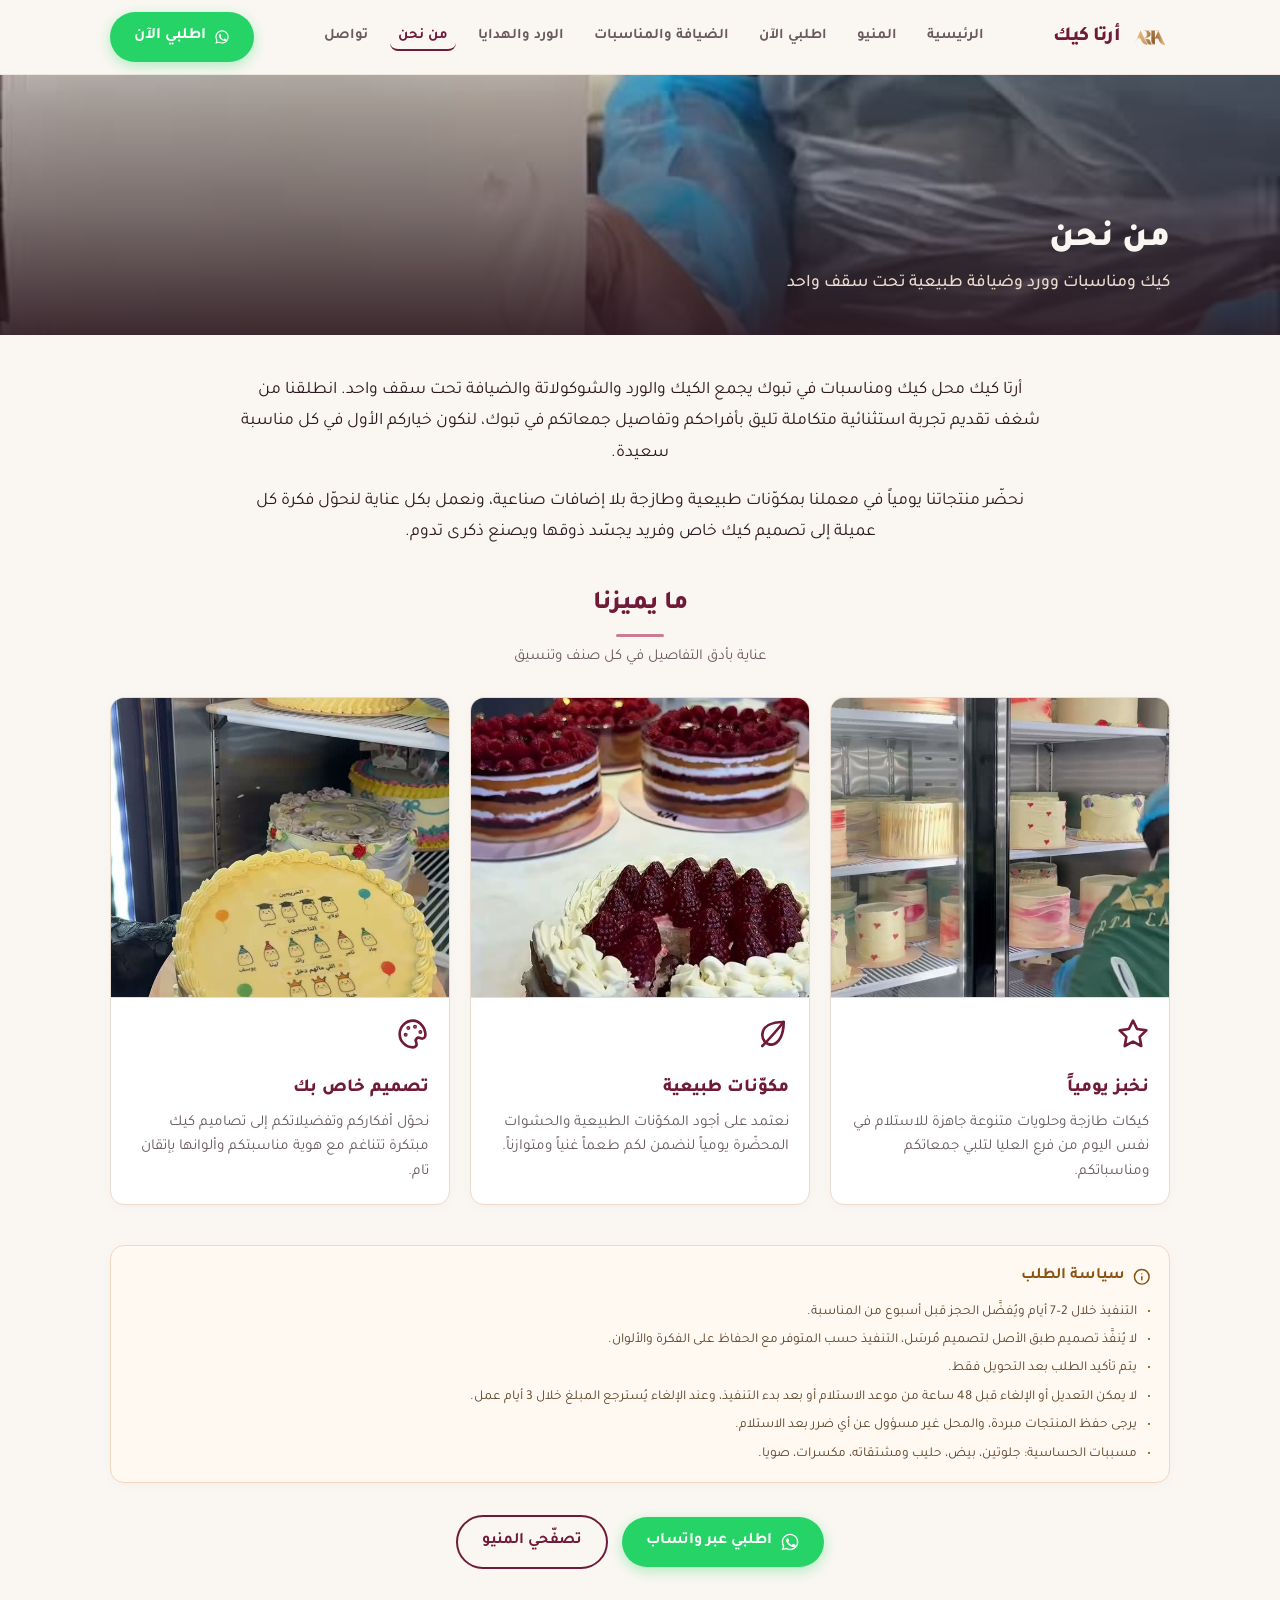
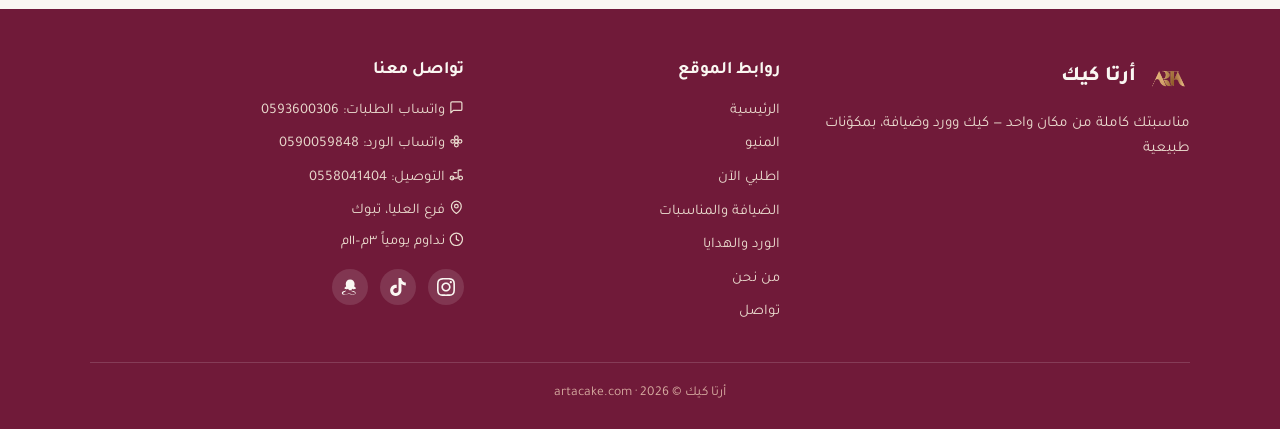
==== commit e51ad6c4: "دمج اكتساح الأيقونات" ====
--- a/about/index.html
+++ b/about/index.html
@@ -70,7 +70,7 @@
           <span>اطلبي الآن</span>
         </a>
         <button class="site-nav-toggle" aria-label="فتح القائمة" aria-expanded="false">
-          <span class="nav-toggle-icon">☰</span>
+          <span class="nav-toggle-icon"><svg class="icon icon-nav" aria-hidden="true"><use href="/assets/icons.svg#i-menu"></use></svg></span>
         </button>
       </div>
     </div>
@@ -104,7 +104,7 @@
         <div class="card card-with-photo">
           <img src="/assets/photos/fridge-cakes-4x3.jpg" alt="كيكات طازجة يومية في ثلاجة العرض" class="card-photo" width="400" height="300" loading="lazy">
           <div class="card-content">
-            <span class="card-icon" aria-hidden="true">⭐</span>
+            <span class="card-icon" aria-hidden="true"><svg class="icon icon-card" aria-hidden="true"><use href="/assets/icons.svg#i-star"></use></svg></span>
             <h3 class="card-title">نخبز يومياً</h3>
             <p class="card-desc">كيكات طازجة وحلويات متنوعة جاهزة للاستلام في نفس اليوم من فرع العليا لتلبي جمعاتكم ومناسباتكم.</p>
           </div>
@@ -113,7 +113,7 @@
         <div class="card card-with-photo">
           <img src="/assets/photos/cake-cut-4x3.jpg" alt="كيكة توت تظهر المكونات الطبيعية والحشوة الطازجة" class="card-photo" width="400" height="300" loading="lazy">
           <div class="card-content">
-            <span class="card-icon" aria-hidden="true">🌱</span>
+            <span class="card-icon" aria-hidden="true"><svg class="icon icon-card" aria-hidden="true"><use href="/assets/icons.svg#i-leaf"></use></svg></span>
             <h3 class="card-title">مكوّنات طبيعية</h3>
             <p class="card-desc">نعتمد على أجود المكوّنات الطبيعية والحشوات المحضّرة يومياً لنضمن لكم طعماً غنياً ومتوازناً.</p>
           </div>
@@ -122,7 +122,7 @@
         <div class="card card-with-photo">
           <img src="/assets/photos/custom-cake-4x3.jpg" alt="تصميم كيك خاص حسب رغبة العميلة" class="card-photo" width="400" height="300" loading="lazy">
           <div class="card-content">
-            <span class="card-icon" aria-hidden="true">🎨</span>
+            <span class="card-icon" aria-hidden="true"><svg class="icon icon-card" aria-hidden="true"><use href="/assets/icons.svg#i-palette"></use></svg></span>
             <h3 class="card-title">تصميم خاص بك</h3>
             <p class="card-desc">نحوّل أفكاركم وتفضيلاتكم إلى تصاميم كيك مبتكرة تتناغم مع هوية مناسبتكم وألوانها بإتقان تام.</p>
           </div>
@@ -134,7 +134,7 @@
     <section class="section" style="padding-top: 0;">
       <div class="notice-card" aria-label="سياسة الطلب">
         <div class="notice-header">
-          <span style="font-size: 1.1rem;">⚠️</span>
+          <svg class="icon" style="font-size: 1.1rem;" aria-hidden="true"><use href="/assets/icons.svg#i-info"></use></svg>
           <h2 class="notice-title">سياسة الطلب</h2>
         </div>
         <ul class="notice-list">
@@ -188,21 +188,21 @@
         <ul class="footer-contact-list">
           <li>
             <a href="https://wa.me/966593600306" class="footer-contact-link track-wa-click" target="_blank" rel="noopener noreferrer">
-              <span>💬 واتساب الطلبات: 0593600306</span>
+              <span><svg class="icon" aria-hidden="true"><use href="/assets/icons.svg#i-chat"></use></svg> واتساب الطلبات: 0593600306</span>
             </a>
           </li>
           <li>
             <a href="https://wa.me/966590059848" class="footer-contact-link track-wa-click" target="_blank" rel="noopener noreferrer">
-              <span>🌸 واتساب الورد: 0590059848</span>
+              <span><svg class="icon" aria-hidden="true"><use href="/assets/icons.svg#i-flower"></use></svg> واتساب الورد: 0590059848</span>
             </a>
           </li>
           <li>
             <a href="tel:0558041404" class="footer-contact-link">
-              <span>🛵 التوصيل: 0558041404</span>
+              <span><svg class="icon" aria-hidden="true"><use href="/assets/icons.svg#i-scooter"></use></svg> التوصيل: 0558041404</span>
             </a>
           </li>
-          <li class="footer-info-text">📍 فرع العليا، تبوك</li>
-          <li class="footer-info-text">🕐 نداوم يومياً ٣م–١١م</li>
+          <li class="footer-info-text"><svg class="icon" aria-hidden="true"><use href="/assets/icons.svg#i-pin"></use></svg> فرع العليا، تبوك</li>
+          <li class="footer-info-text"><svg class="icon" aria-hidden="true"><use href="/assets/icons.svg#i-clock"></use></svg> نداوم يومياً ٣م–١١م</li>
         </ul>
 
         <div class="footer-socials">
--- a/assets/site.css
+++ b/assets/site.css
@@ -51,6 +51,53 @@
 }
 
 /* ==========================================================================
+   الأيقونات الموحّدة (Unified SVG Icons)
+   ========================================================================== */
+.icon {
+  display: inline-block;
+  width: 1em;
+  height: 1em;
+  vertical-align: -0.15em;
+  fill: currentColor;
+  stroke: currentColor;
+  stroke-width: 0;
+  flex-shrink: 0;
+}
+
+/* أحجام مسمّاة للسياقات */
+.icon-chip {
+  width: 1.1em;
+  height: 1.1em;
+  vertical-align: -0.2em;
+}
+
+.icon-card {
+  width: 2rem;
+  height: 2rem;
+  vertical-align: middle;
+}
+
+.icon-title,
+.icon-section-title,
+.icon-menu-title {
+  width: 1.25em;
+  height: 1.25em;
+  vertical-align: -0.2em;
+}
+
+.icon-btn {
+  width: 1.15em;
+  height: 1.15em;
+  vertical-align: -0.2em;
+}
+
+.icon-nav {
+  width: 1.25rem;
+  height: 1.25rem;
+  vertical-align: middle;
+}
+
+/* ==========================================================================
    1. الترويسة الموحّدة (Unified Site Header)
    ========================================================================== */
 .site-header {
@@ -470,6 +517,14 @@
   font-size: 2rem;
   margin-bottom: 12px;
   display: inline-block;
+  color: var(--primary-berry);
+}
+
+.card-icon svg,
+svg.card-icon {
+  width: 1em;
+  height: 1em;
+  display: block;
 }
 
 .card-title {
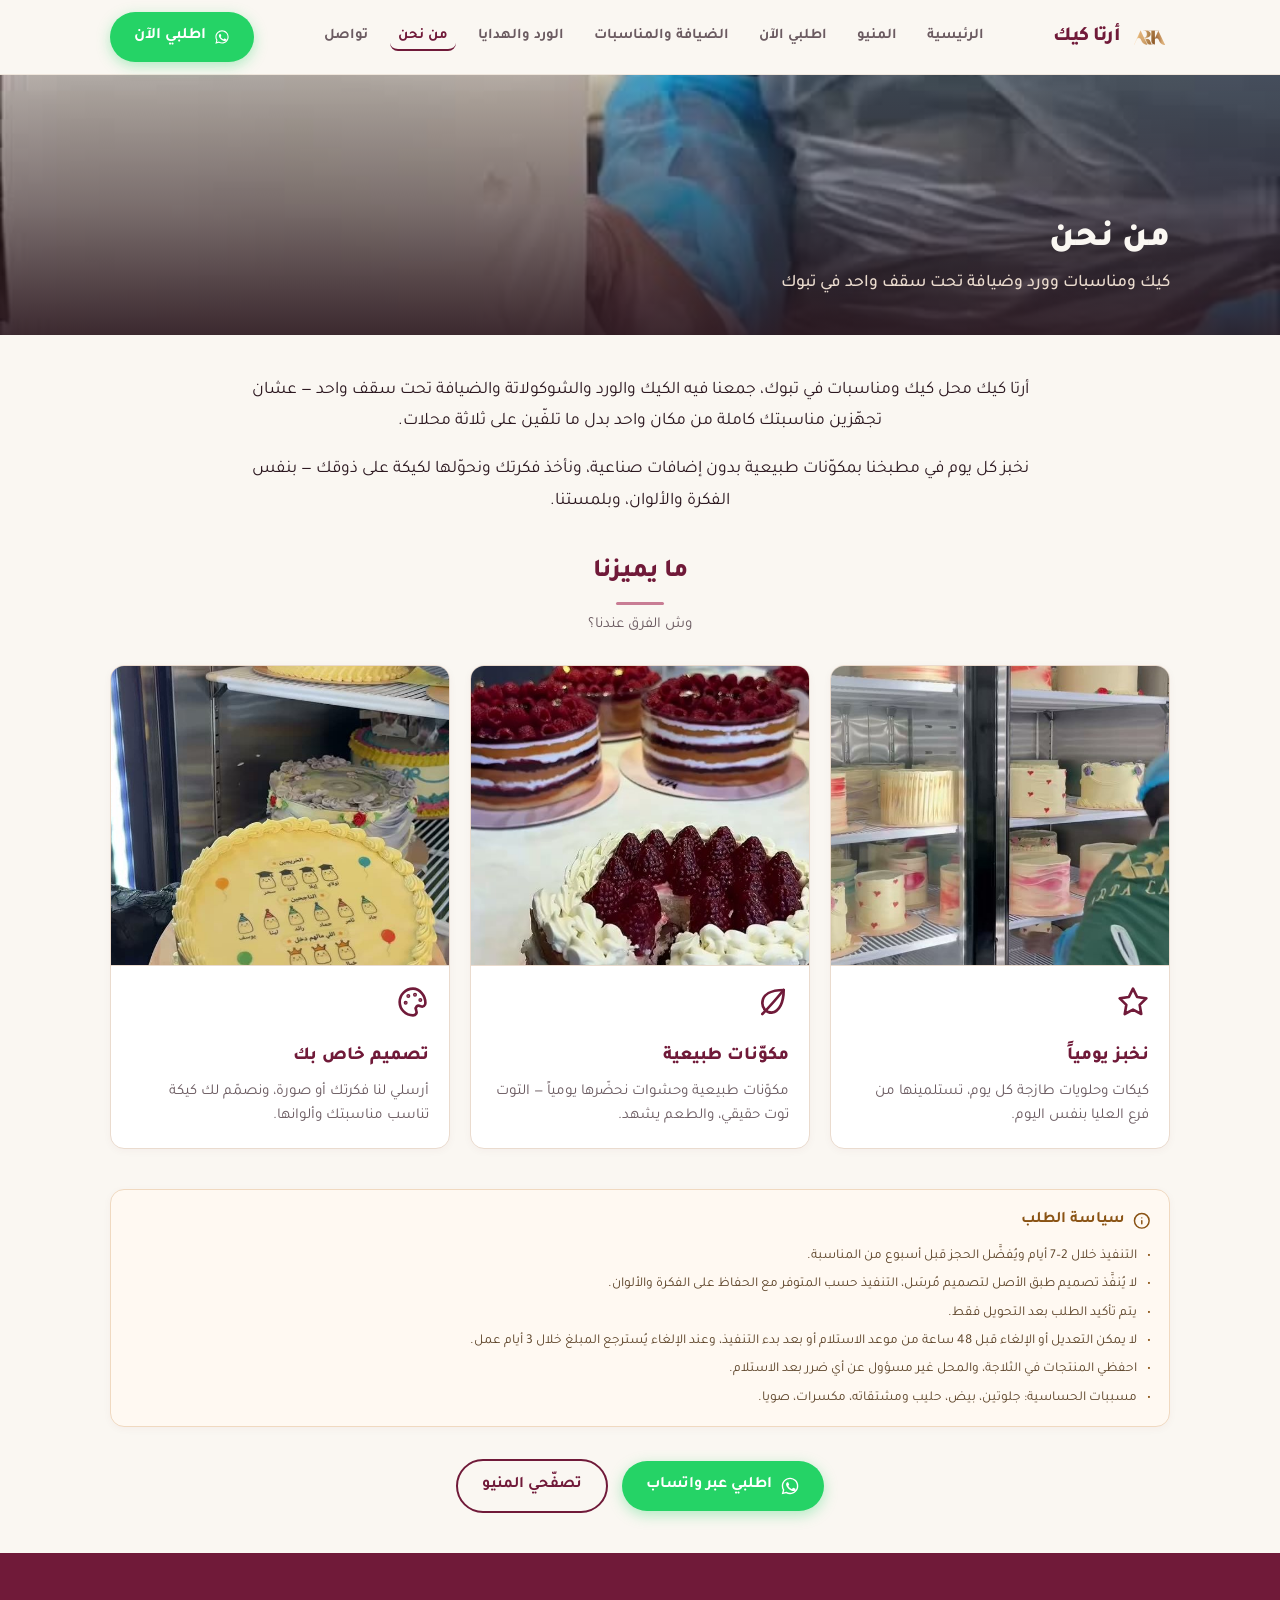
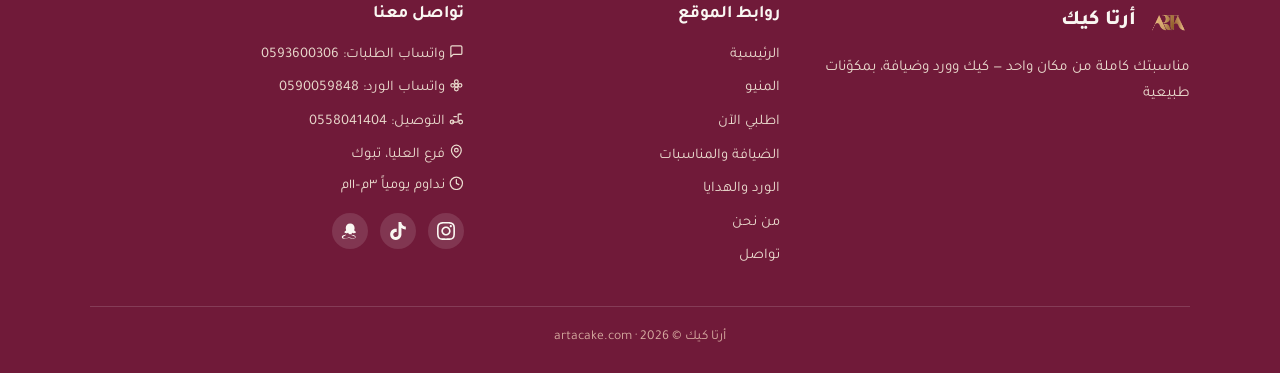
==== commit 98ced524: "دمج إعادة صياغة النصوص" ====
--- a/about/index.html
+++ b/about/index.html
@@ -4,12 +4,12 @@
   <meta charset="UTF-8">
   <meta name="viewport" content="width=device-width, initial-scale=1.0">
   <title>من نحن | أرتا كيك</title>
-  <meta name="description" content="قصة أرتا كيك في تبوك — كيك ومناسبات وورد وضيافة طبيعية تحت سقف واحد، نخبز يومياً ونبتكر تصاميم خاصة لمناسباتكم.">
+  <meta name="description" content="قصة أرتا كيك في تبوك — كيك ومناسبات وورد وضيافة تحت سقف واحد، نخبز كل يوم ونصمّم كيكتك على ذوقك.">
   <link rel="icon" type="image/png" href="/assets/logo.png">
 
   <!-- Open Graph -->
   <meta property="og:title" content="من نحن | أرتا كيك">
-  <meta property="og:description" content="قصة أرتا كيك في تبوك — كيك ومناسبات وورد وضيافة طبيعية تحت سقف واحد.">
+  <meta property="og:description" content="قصة أرتا كيك في تبوك — كيك ومناسبات وورد وضيافة تحت سقف واحد في تبوك.">
   <meta property="og:image" content="https://artacake.com/assets/photos/decorating.jpg">
   <meta property="og:url" content="https://artacake.com/about/">
   <meta property="og:type" content="website">
@@ -82,7 +82,7 @@
     <div class="page-hero-overlay"></div>
     <div class="page-hero-content">
       <h1 class="page-hero-title">من نحن</h1>
-      <p class="page-hero-subtitle">كيك ومناسبات وورد وضيافة طبيعية تحت سقف واحد</p>
+      <p class="page-hero-subtitle">كيك ومناسبات وورد وضيافة تحت سقف واحد في تبوك</p>
     </div>
   </div>
 
@@ -90,14 +90,14 @@
   <main>
     <section class="section">
       <div class="about-story">
-        <p class="about-story-p">أرتا كيك محل كيك ومناسبات في تبوك يجمع الكيك والورد والشوكولاتة والضيافة تحت سقف واحد. انطلقنا من شغف تقديم تجربة استثنائية متكاملة تليق بأفراحكم وتفاصيل جمعاتكم في تبوك، لنكون خياركم الأول في كل مناسبة سعيدة.</p>
-        <p class="about-story-p">نحضّر منتجاتنا يومياً في معملنا بمكوّنات طبيعية وطازجة بلا إضافات صناعية، ونعمل بكل عناية لنحوّل فكرة كل عميلة إلى تصميم كيك خاص وفريد يجسّد ذوقها ويصنع ذكرى تدوم.</p>
+        <p class="about-story-p">أرتا كيك محل كيك ومناسبات في تبوك، جمعنا فيه الكيك والورد والشوكولاتة والضيافة تحت سقف واحد — عشان تجهّزين مناسبتك كاملة من مكان واحد بدل ما تلفّين على ثلاثة محلات.</p>
+        <p class="about-story-p">نخبز كل يوم في مطبخنا بمكوّنات طبيعية بدون إضافات صناعية، ونأخذ فكرتك ونحوّلها لكيكة على ذوقك — بنفس الفكرة والألوان، وبلمستنا.</p>
       </div>
 
       <div class="section-title-wrap">
         <h2 class="section-title">ما يميزنا</h2>
         <div class="section-divider"></div>
-        <p class="section-subtitle">عناية بأدق التفاصيل في كل صنف وتنسيق</p>
+        <p class="section-subtitle">وش الفرق عندنا؟</p>
       </div>
 
       <div class="feature-grid">
@@ -106,7 +106,7 @@
           <div class="card-content">
             <span class="card-icon" aria-hidden="true"><svg class="icon icon-card" aria-hidden="true"><use href="/assets/icons.svg#i-star"></use></svg></span>
             <h3 class="card-title">نخبز يومياً</h3>
-            <p class="card-desc">كيكات طازجة وحلويات متنوعة جاهزة للاستلام في نفس اليوم من فرع العليا لتلبي جمعاتكم ومناسباتكم.</p>
+            <p class="card-desc">كيكات وحلويات طازجة كل يوم، تستلمينها من فرع العليا بنفس اليوم.</p>
           </div>
         </div>
 
@@ -115,7 +115,7 @@
           <div class="card-content">
             <span class="card-icon" aria-hidden="true"><svg class="icon icon-card" aria-hidden="true"><use href="/assets/icons.svg#i-leaf"></use></svg></span>
             <h3 class="card-title">مكوّنات طبيعية</h3>
-            <p class="card-desc">نعتمد على أجود المكوّنات الطبيعية والحشوات المحضّرة يومياً لنضمن لكم طعماً غنياً ومتوازناً.</p>
+            <p class="card-desc">مكوّنات طبيعية وحشوات نحضّرها يومياً — التوت توت حقيقي، والطعم يشهد.</p>
           </div>
         </div>
 
@@ -124,7 +124,7 @@
           <div class="card-content">
             <span class="card-icon" aria-hidden="true"><svg class="icon icon-card" aria-hidden="true"><use href="/assets/icons.svg#i-palette"></use></svg></span>
             <h3 class="card-title">تصميم خاص بك</h3>
-            <p class="card-desc">نحوّل أفكاركم وتفضيلاتكم إلى تصاميم كيك مبتكرة تتناغم مع هوية مناسبتكم وألوانها بإتقان تام.</p>
+            <p class="card-desc">أرسلي لنا فكرتك أو صورة، ونصمّم لك كيكة تناسب مناسبتك وألوانها.</p>
           </div>
         </div>
       </div>
@@ -142,7 +142,7 @@
           <li class="notice-item">لا يُنفَّذ تصميم طبق الأصل لتصميم مُرسَل، التنفيذ حسب المتوفر مع الحفاظ على الفكرة والألوان.</li>
           <li class="notice-item">يتم تأكيد الطلب بعد التحويل فقط.</li>
           <li class="notice-item">لا يمكن التعديل أو الإلغاء قبل 48 ساعة من موعد الاستلام أو بعد بدء التنفيذ، وعند الإلغاء يُسترجع المبلغ خلال 3 أيام عمل.</li>
-          <li class="notice-item">يرجى حفظ المنتجات مبردة، والمحل غير مسؤول عن أي ضرر بعد الاستلام.</li>
+          <li class="notice-item">احفظي المنتجات في الثلاجة، والمحل غير مسؤول عن أي ضرر بعد الاستلام.</li>
           <li class="notice-item">مسببات الحساسية: جلوتين، بيض، حليب ومشتقاته، مكسرات، صويا.</li>
         </ul>
       </div>
